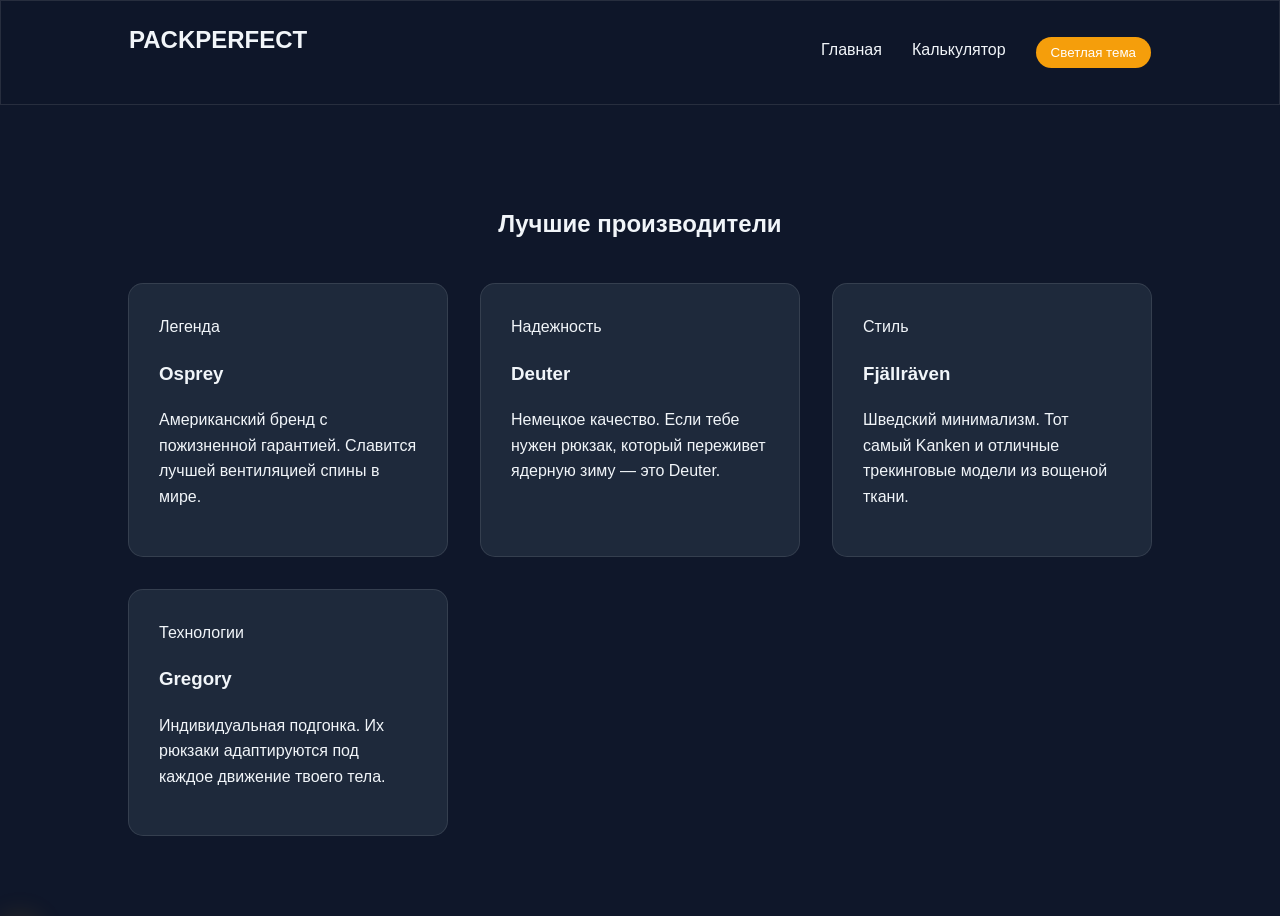
==== guide.html @ 76fe01dc "Add files via upload" ====
<!DOCTYPE html>
<html lang="ru">
<head>
    <meta charset="UTF-8">
    <meta name="viewport" content="width=device-width, initial-scale=1.0">
    <title>Бренды | PackPerfect</title>
    <link rel="stylesheet" href="style.css">
    <link rel="shortcut icon" href="imgs/backpack_24dp_1F1F1F_FILL0_wght400_GRAD0_opsz24.svg" type="image/x-icon">
</head>
<body>
    <nav class="navbar">
        <div class="logo">PACK<span>PERFECT</span></div>
        <ul class="nav-links">
            <li><a href="index.html">Главная</a></li>
            <li><a href="calculator.html">Калькулятор</a></li>
            <li><button id="theme-btn" class="theme-toggle">Светлая тема</button></li>
        </ul>
    </nav>

    <section class="content-section">
        <h2 style="text-align: center;">Лучшие производители</h2>
        <div class="grid">
            <div class="card brand-card">
                <div class="brand-badge">Легенда</div>
                <h3>Osprey</h3>
                <p>Американский бренд с пожизненной гарантией. Славится лучшей вентиляцией спины в мире.</p>
            </div>
            <div class="card brand-card">
                <div class="brand-badge">Надежность</div>
                <h3>Deuter</h3>
                <p>Немецкое качество. Если тебе нужен рюкзак, который переживет ядерную зиму — это Deuter.</p>
            </div>
            <div class="card brand-card">
                <div class="brand-badge">Стиль</div>
                <h3>Fjällräven</h3>
                <p>Шведский минимализм. Тот самый Kanken и отличные трекинговые модели из вощеной ткани.</p>
            </div>
            <div class="card brand-card">
                <div class="brand-badge">Технологии</div>
                <h3>Gregory</h3>
                <p>Индивидуальная подгонка. Их рюкзаки адаптируются под каждое движение твоего тела.</p>
            </div>
        </div>
    </section>

    <script src="script.js"></script>
</body>
</html>
---- style.css ----
:root {
    --bg: #0f172a;
    --card-bg: #1e293b;
    --accent: #f59e0b;
    --text: #f1f5f9;
}

body {
    margin: 0;
    font-family: 'Segoe UI', sans-serif;
    background: var(--bg);
    color: var(--text);
    line-height: 1.6;
    background-color: var(--bg-color) !important;
    color: var(--text-color) !important;
    margin: 0;
    font-family: 'Segoe UI', sans-serif;
    transition: 0.3s;
}

/* Навигация */
.navbar {
    display: flex;
    justify-content: space-between;
    padding: 20px 10%;
    background: rgba(15, 23, 42, 0.9);
    position: sticky;
    top: 0;
    z-index: 100;
}

.logo { font-size: 1.5rem; font-weight: 800; }
.logo span { color: var(--accent); }

.nav-links { display: flex; list-style: none; gap: 30px; }
.nav-links a { text-decoration: none; color: var(--text); transition: 0.3s; }
.nav-links a:hover, .nav-links a.active { color: var(--accent); }

/* Hero секция */
.hero {
    height: 90vh;
    display: flex;
    align-items: center;
    justify-content: center;
    text-align: center;
    background: radial-gradient(circle, rgba(30,41,59,1) 0%, rgba(15,23,42,1) 100%);
}

.hero-content h1 { font-size: 4rem; margin-bottom: 1rem; }

/* Кнопки */
.btn {
    padding: 12px 30px;
    border-radius: 8px;
    text-decoration: none;
    font-weight: bold;
    display: inline-block;
    transition: 0.3s;
    border: none;
    cursor: pointer;
}

.primary { background: var(--accent); color: #000; }
.secondary { border: 2px solid var(--accent); color: var(--accent); margin-left: 15px; }
.btn:hover { opacity: 0.8; transform: translateY(-2px); }

/* Сетка и карточки */
.content-section { padding: 80px 10%; }
.grid { display: grid; grid-template-columns: repeat(auto-fit, minmax(250px, 1fr)); gap: 2rem; margin-top: 40px; }
.card { background: var(--card-bg); padding: 30px; border-radius: 15px; border-bottom: 4px solid var(--accent); }

/* Калькулятор */
.calculator-container { padding: 100px 10%; text-align: center; }
.styled-input { padding: 10px; border-radius: 5px; width: 250px; margin-bottom: 20px; font-size: 1rem; }
.result-box { margin-top: 30px; font-size: 1.5rem; color: var(--accent); min-height: 50px; }


/* Переменные для ТЕМНОЙ темы */
:root {
    --bg-color: #0f172a;
    --card-bg: #1e293b;
    --text-color: #f1f5f9;
    --accent: #f59e0b;
    --nav-bg: rgba(15, 23, 42, 0.9);
}

/* Переменные для СВЕТЛОЙ темы */
body.light-theme {
    --bg-color: #f8fafc;
    --card-bg: #ffffff;
    --text-color: #0f172a;
    --accent: #ea580c;
    --nav-bg: rgba(255, 255, 255, 0.9);
}

/* Применяем переменные ко всей странице */
body {
    
}

/* Исправляем Hero-секцию (фон главного экрана) */
.hero {
    /* Удаляем фиксированный темный градиент, заменяем на переменную */
    background: radial-gradient(circle, var(--card-bg) 0%, var(--bg-color) 100%) !important;
    height: 90vh;
    display: flex;
    align-items: center;
    justify-content: center;
    text-align: center;
}

/* Принудительно перекрашиваем все заголовки и текст */
h1, h2, h3, p, span, li a {
    color: var(--text-color) !important;
}

.navbar { 
    background: var(--nav-bg) !important; 
    border-bottom: 1px solid rgba(128, 128, 128, 0.2);
}

.theme-toggle {
    background: var(--accent);
    color: white !important;
    border: none;
    padding: 8px 15px;
    border-radius: 20px;
    cursor: pointer;
}

/* Стиль для фото в результате калькулятора */
.result-img {
    width: 200px;         /* Ширина фото */
    height: 200px;        /* Высота фото */
    object-fit: cover;    /* Обрезает фото, чтобы оно было квадратным без искажений */
    border-radius: 15px;  /* Скругленные углы */
    margin-top: 20px;     /* Отступ сверху от текста */
    border: 3px solid var(--accent); /* Рамка в цвет акцента сайта */
    box-shadow: 0 10px 20px rgba(0,0,0,0.3); /* Легкая тень */
}
.result-img {
    animation: fadeIn 0.8s ease-in-out;
}

@keyframes fadeIn {
    from { opacity: 0; transform: translateY(10px); }
    to { opacity: 1; transform: translateY(0); }
}

/* 1. Эффект размытия для карточек и навигации */
.card, .navbar {
    backdrop-filter: blur(10px);
    -webkit-backdrop-filter: blur(10px);
    border: 1px solid rgba(255, 255, 255, 0.1);
}

/* 2. Анимация появления при загрузке (для заголовков) */
@keyframes fadeInUp {
    from {
        opacity: 0;
        transform: translateY(30px);
    }
    to {
        opacity: 1;
        transform: translateY(0);
    }
}

.hero-content h1, .content-section h2 {
    animation: fadeInUp 1s ease-out;
}

/* 3. Кастомный курсор (только для ПК) */
@media (min-width: 992px) {
    body {
        cursor: url('https://cursors-4u.net'), auto;
    }
    
    /* Эффект свечения за курсором (опционально) */
    .cursor-follower {
        width: 40px;
        height: 40px;
        background: var(--accent);
        border-radius: 50%;
        position: fixed;
        pointer-events: none;
        opacity: 0.15;
        filter: blur(15px);
        z-index: 9999;
        transition: transform 0.1s ease-out;
    }
}

/* 4. Красивый ховер-эффект для кнопок */
.btn {
    position: relative;
    overflow: hidden;
    z-index: 1;
}

.btn::before {
    content: '';
    position: absolute;
    top: 0; left: -100%;
    width: 100%; height: 100%;
    background: linear-gradient(90deg, transparent, rgba(255,255,255,0.4), transparent);
    transition: 0.5s;
    z-index: -1;
}

.btn:hover::before {
    left: 100%;
}
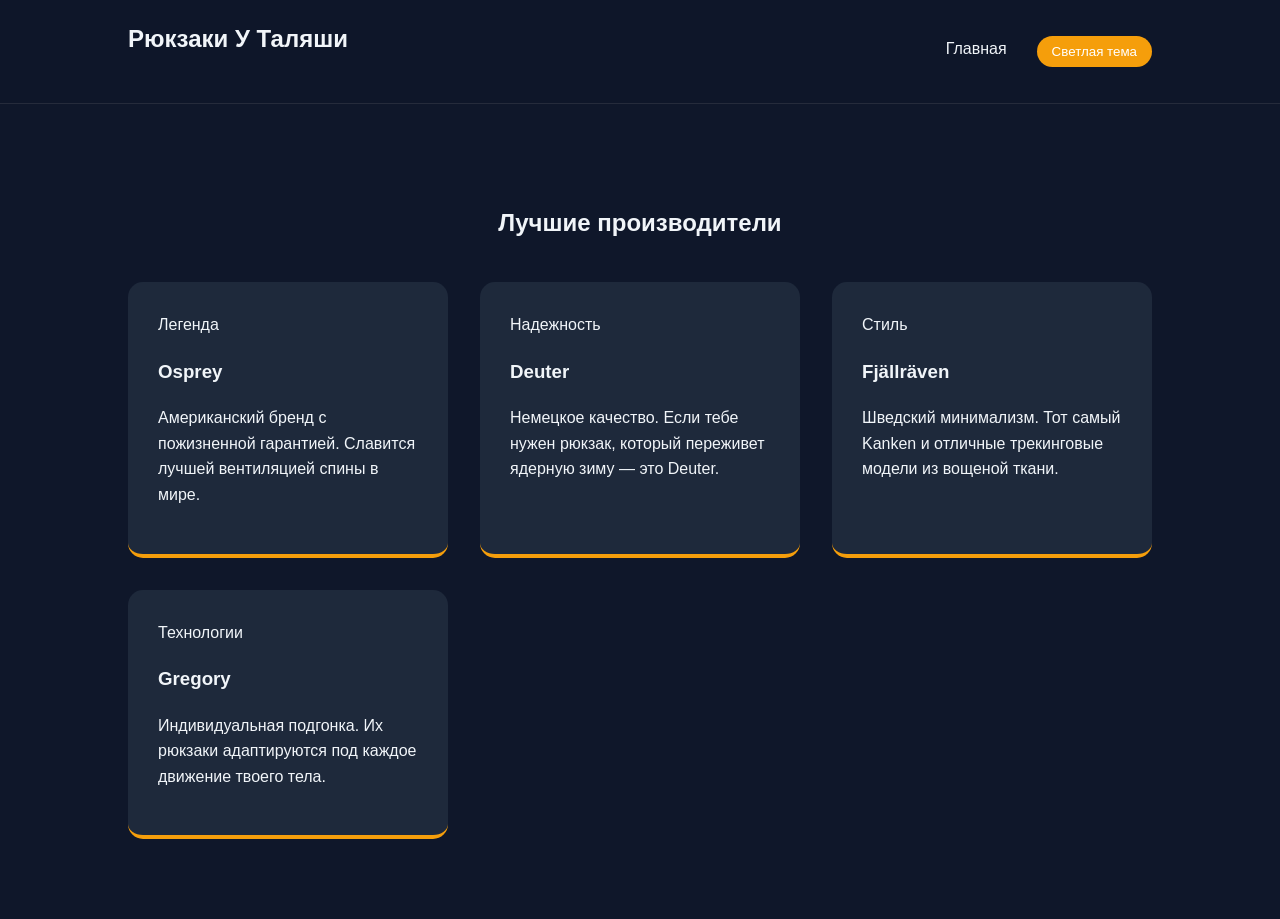
==== commit 6ac0ce77: "Add files via upload" ====
--- a/guide.html
+++ b/guide.html
@@ -9,10 +9,9 @@
 </head>
 <body>
     <nav class="navbar">
-        <div class="logo">PACK<span>PERFECT</span></div>
+        <div class="logo"><span>Рюкзаки У Таляши</span></div>
         <ul class="nav-links">
             <li><a href="index.html">Главная</a></li>
-            <li><a href="calculator.html">Калькулятор</a></li>
             <li><button id="theme-btn" class="theme-toggle">Светлая тема</button></li>
         </ul>
     </nav>
--- a/style.css
+++ b/style.css
@@ -18,7 +18,7 @@
     transition: 0.3s;
 }
 
-/* Навигация */
+
 .navbar {
     display: flex;
     justify-content: space-between;
@@ -29,14 +29,14 @@
     z-index: 100;
 }
 
-.logo { font-size: 1.5rem; font-weight: 800; }
+.logo { font-size: 1.5rem; font-weight: 800;}
 .logo span { color: var(--accent); }
 
 .nav-links { display: flex; list-style: none; gap: 30px; }
 .nav-links a { text-decoration: none; color: var(--text); transition: 0.3s; }
 .nav-links a:hover, .nav-links a.active { color: var(--accent); }
 
-/* Hero секция */
+
 .hero {
     height: 90vh;
     display: flex;
@@ -48,7 +48,7 @@
 
 .hero-content h1 { font-size: 4rem; margin-bottom: 1rem; }
 
-/* Кнопки */
+
 .btn {
     padding: 12px 30px;
     border-radius: 8px;
@@ -64,18 +64,12 @@
 .secondary { border: 2px solid var(--accent); color: var(--accent); margin-left: 15px; }
 .btn:hover { opacity: 0.8; transform: translateY(-2px); }
 
-/* Сетка и карточки */
+
 .content-section { padding: 80px 10%; }
 .grid { display: grid; grid-template-columns: repeat(auto-fit, minmax(250px, 1fr)); gap: 2rem; margin-top: 40px; }
 .card { background: var(--card-bg); padding: 30px; border-radius: 15px; border-bottom: 4px solid var(--accent); }
 
-/* Калькулятор */
-.calculator-container { padding: 100px 10%; text-align: center; }
-.styled-input { padding: 10px; border-radius: 5px; width: 250px; margin-bottom: 20px; font-size: 1rem; }
-.result-box { margin-top: 30px; font-size: 1.5rem; color: var(--accent); min-height: 50px; }
 
-
-/* Переменные для ТЕМНОЙ темы */
 :root {
     --bg-color: #0f172a;
     --card-bg: #1e293b;
@@ -84,7 +78,6 @@
     --nav-bg: rgba(15, 23, 42, 0.9);
 }
 
-/* Переменные для СВЕТЛОЙ темы */
 body.light-theme {
     --bg-color: #f8fafc;
     --card-bg: #ffffff;
@@ -92,15 +85,7 @@
     --accent: #ea580c;
     --nav-bg: rgba(255, 255, 255, 0.9);
 }
-
-/* Применяем переменные ко всей странице */
-body {
-    
-}
-
-/* Исправляем Hero-секцию (фон главного экрана) */
 .hero {
-    /* Удаляем фиксированный темный градиент, заменяем на переменную */
     background: radial-gradient(circle, var(--card-bg) 0%, var(--bg-color) 100%) !important;
     height: 90vh;
     display: flex;
@@ -109,7 +94,6 @@
     text-align: center;
 }
 
-/* Принудительно перекрашиваем все заголовки и текст */
 h1, h2, h3, p, span, li a {
     color: var(--text-color) !important;
 }
@@ -127,8 +111,6 @@
     border-radius: 20px;
     cursor: pointer;
 }
-
-/* Стиль для фото в результате калькулятора */
 .result-img {
     width: 200px;         /* Ширина фото */
     height: 200px;        /* Высота фото */
@@ -141,57 +123,6 @@
 .result-img {
     animation: fadeIn 0.8s ease-in-out;
 }
-
-@keyframes fadeIn {
-    from { opacity: 0; transform: translateY(10px); }
-    to { opacity: 1; transform: translateY(0); }
-}
-
-/* 1. Эффект размытия для карточек и навигации */
-.card, .navbar {
-    backdrop-filter: blur(10px);
-    -webkit-backdrop-filter: blur(10px);
-    border: 1px solid rgba(255, 255, 255, 0.1);
-}
-
-/* 2. Анимация появления при загрузке (для заголовков) */
-@keyframes fadeInUp {
-    from {
-        opacity: 0;
-        transform: translateY(30px);
-    }
-    to {
-        opacity: 1;
-        transform: translateY(0);
-    }
-}
-
-.hero-content h1, .content-section h2 {
-    animation: fadeInUp 1s ease-out;
-}
-
-/* 3. Кастомный курсор (только для ПК) */
-@media (min-width: 992px) {
-    body {
-        cursor: url('https://cursors-4u.net'), auto;
-    }
-    
-    /* Эффект свечения за курсором (опционально) */
-    .cursor-follower {
-        width: 40px;
-        height: 40px;
-        background: var(--accent);
-        border-radius: 50%;
-        position: fixed;
-        pointer-events: none;
-        opacity: 0.15;
-        filter: blur(15px);
-        z-index: 9999;
-        transition: transform 0.1s ease-out;
-    }
-}
-
-/* 4. Красивый ховер-эффект для кнопок */
 .btn {
     position: relative;
     overflow: hidden;
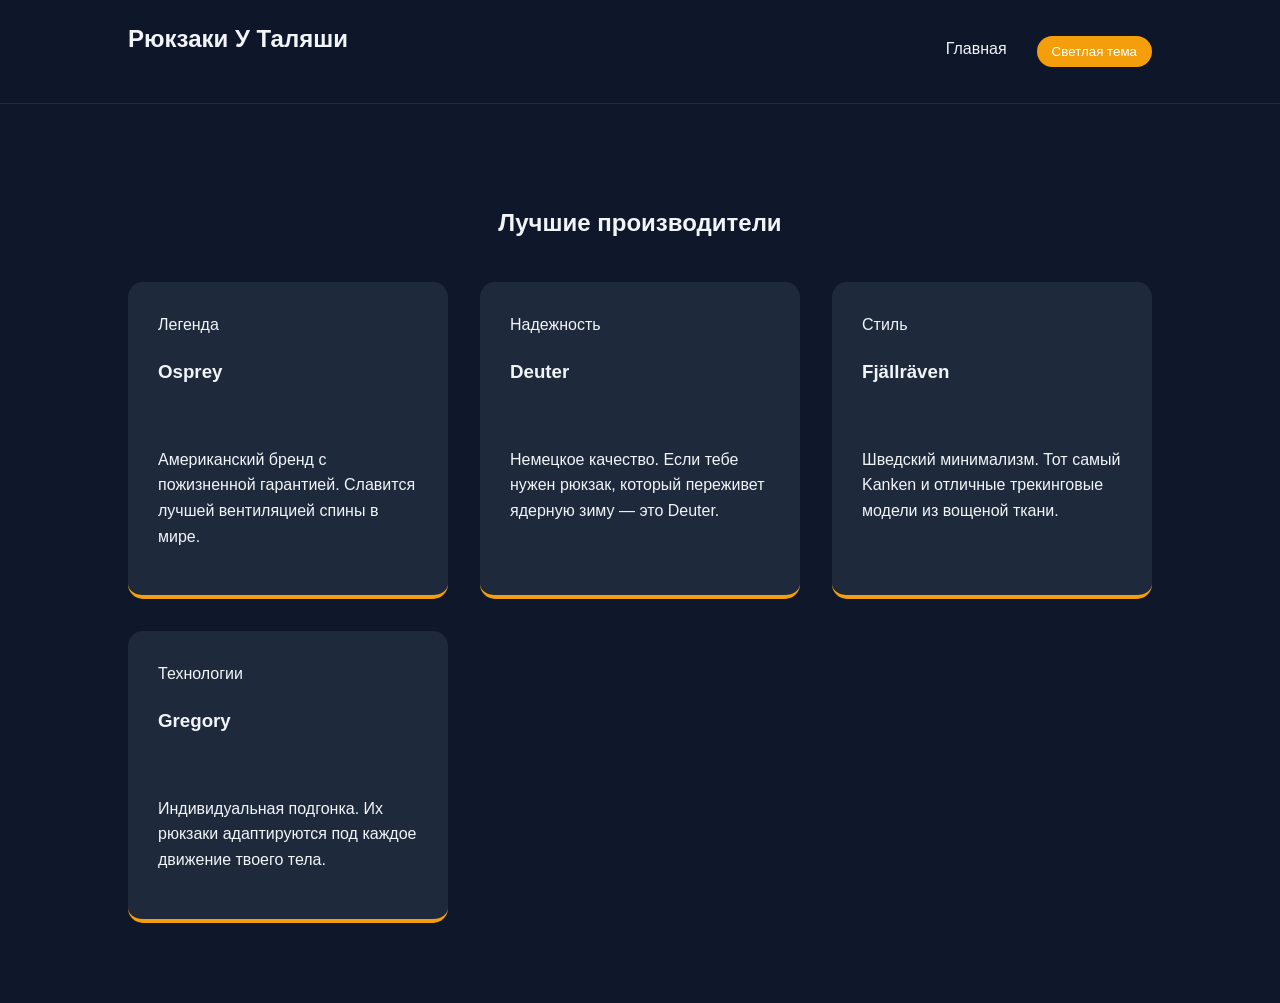
==== commit 814e5e43: "Add files via upload" ====
--- a/guide.html
+++ b/guide.html
@@ -21,22 +21,22 @@
         <div class="grid">
             <div class="card brand-card">
                 <div class="brand-badge">Легенда</div>
-                <h3>Osprey</h3>
-                <p>Американский бренд с пожизненной гарантией. Славится лучшей вентиляцией спины в мире.</p>
+                <h3>Osprey</h3><img src="imgs/img_8530-min.1200x1000w-2-min.1200x1000w.jpg" alt="" class="ccc">
+                <p>Американский бренд с пожизненной гарантией. Славится лучшей вентиляцией спины в мире. </p>
             </div>
             <div class="card brand-card">
                 <div class="brand-badge">Надежность</div>
-                <h3>Deuter</h3>
+                <h3>Deuter</h3><img src="imgs/img_8530-min.1200x1000w-2-min.1200x1000w.jpg" alt="" class="ccc">
                 <p>Немецкое качество. Если тебе нужен рюкзак, который переживет ядерную зиму — это Deuter.</p>
             </div>
             <div class="card brand-card">
                 <div class="brand-badge">Стиль</div>
-                <h3>Fjällräven</h3>
+                <h3>Fjällräven</h3><img src="imgs/img_8530-min.1200x1000w-2-min.1200x1000w.jpg" alt="" class="ccc">
                 <p>Шведский минимализм. Тот самый Kanken и отличные трекинговые модели из вощеной ткани.</p>
             </div>
             <div class="card brand-card">
                 <div class="brand-badge">Технологии</div>
-                <h3>Gregory</h3>
+                <h3>Gregory</h3><img src="imgs/img_8530-min.1200x1000w-2-min.1200x1000w.jpg" alt="" class="ccc">
                 <p>Индивидуальная подгонка. Их рюкзаки адаптируются под каждое движение твоего тела.</p>
             </div>
         </div>
--- a/style.css
+++ b/style.css
@@ -112,13 +112,13 @@
     cursor: pointer;
 }
 .result-img {
-    width: 200px;         /* Ширина фото */
-    height: 200px;        /* Высота фото */
-    object-fit: cover;    /* Обрезает фото, чтобы оно было квадратным без искажений */
-    border-radius: 15px;  /* Скругленные углы */
-    margin-top: 20px;     /* Отступ сверху от текста */
-    border: 3px solid var(--accent); /* Рамка в цвет акцента сайта */
-    box-shadow: 0 10px 20px rgba(0,0,0,0.3); /* Легкая тень */
+    width: 200px;         
+    height: 200px;     
+    object-fit: cover;    
+    border-radius: 15px; 
+    margin-top: 20px;     
+    border: 3px solid var(--accent); 
+    box-shadow: 0 10px 20px rgba(0,0,0,0.3); 
 }
 .result-img {
     animation: fadeIn 0.8s ease-in-out;
@@ -143,5 +143,9 @@
     left: 100%;
 }
 
+.ccc{
+    width: 100px;
+}
 
 
+
